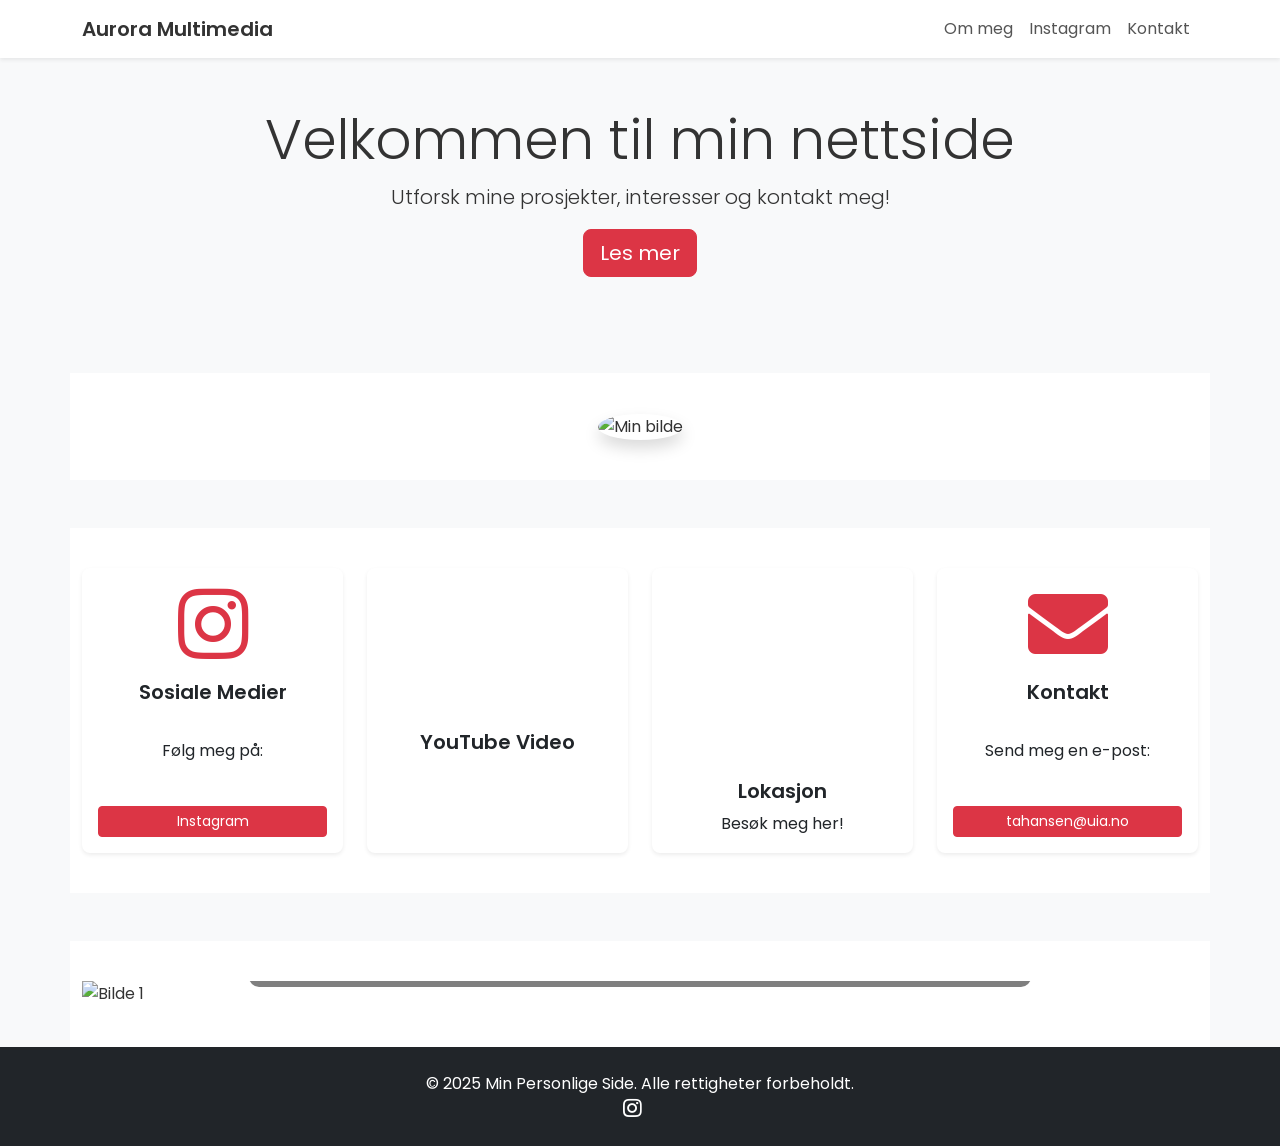
==== Min personlige nettside/index.html @ a0d845e8 "nettside webpublisering start" ====
<!DOCTYPE html>
<html lang="no">

<head>
    <meta charset="UTF-8">
    <meta name="viewport" content="width=device-width, initial-scale=1.0">
    <title>Min Personlige Side</title>
    <!-- Bootstrap 5 CSS -->
    <link href="https://cdn.jsdelivr.net/npm/bootstrap@5.1.0/dist/css/bootstrap.min.css" rel="stylesheet">
    <!-- Google Fonts -->
    <link href="https://fonts.googleapis.com/css2?family=Poppins:wght@400;600&display=swap" rel="stylesheet">
    <!-- Font Awesome -->
    <link href="https://cdnjs.cloudflare.com/ajax/libs/font-awesome/5.15.4/css/all.min.css" rel="stylesheet">
    <!-- Egen CSS -->
    <link rel="stylesheet" href="styles.css">
</head>

<body>
    <!-- Toppmeny -->
    <nav class="navbar navbar-expand-lg navbar-light bg-white shadow-sm">
        <div class="container">
            <a class="navbar-brand" href="#">Aurora Multimedia</a>
            <button class="navbar-toggler" type="button" data-bs-toggle="collapse" data-bs-target="#navbarNav"
                aria-controls="navbarNav" aria-expanded="false" aria-label="Toggle navigation">
                <span class="navbar-toggler-icon"></span>
            </button>
            <div class="collapse navbar-collapse" id="navbarNav">
                <ul class="navbar-nav ms-auto">
                    <li class="nav-item">
                        <a class="nav-link" href="about.html">Om meg</a>
                    </li>
                    <li class="nav-item">
                        <a class="nav-link" href="https://www.instagram.com/theaehansen" target="_blank">Instagram</a>
                    </li>
                    <li class="nav-item">
                        <a class="nav-link" href="mailto:tahansen@uia.no">Kontakt</a>
                    </li>
                </ul>
            </div>
        </div>
    </nav>

    <section class="hero bg-light text-center py-5">
        <h1 class="display-4">Velkommen til min nettside</h1>
        <p class="lead">Utforsk mine prosjekter, interesser og kontakt meg!</p>
        <a href="#info-bokser" class="btn btn-danger btn-lg">Les mer</a>
    </section>
    <!-- Bilde av deg selv -->
    <section class="container text-center mt-5">
        <img src="images/image4.jpg" alt="Min bilde" class="rounded-circle shadow" style="width: 200px; height: 200px;">
    </section>


    <!-- Info-bokser -->
    <section id="info-bokser" class="container mt-5">
        <div class="row g-4">
            <!-- Sosiale medier -->
            <div class="col-lg-3 col-md-6 col-sm-12">
                <div class="card shadow-sm border-0 rounded-3 text-center">
                    <i class="fab fa-instagram fa-5x text-danger mt-3"></i>
                    <div class="card-body">
                        <h5 class="card-title">Sosiale Medier</h5>
                        <p class="card-text">Følg meg på:</p>
                        <a href="https://www.instagram.com/theaehansen" class="btn btn-danger btn-sm" target="_blank">Instagram</a>
                    </div>
                </div>
            </div>
            <!-- YouTube-video -->
            <div class="col-lg-3 col-md-6 col-sm-12">
                <div class="card shadow-sm border-0 rounded-3">
                    <div class="ratio ratio-16x9">
                        <iframe src="https://www.youtube.com/embed/txw4s9PinrM" title="YouTube video" allowfullscreen></iframe>
                    </div>
                    <div class="card-body text-center">
                        <h5 class="card-title">YouTube Video</h5>
                    </div>
                </div>
            </div>
            <!-- Lokasjon -->
            <div class="col-lg-3 col-md-6 col-sm-12">
                <div class="card shadow-sm border-0 rounded-3 text-center">
                    <div class="ratio ratio-4x3">
                        <iframe src="https://www.google.com/maps/embed?pb=!1m18!1m12!1m3!1d2252.6910629927224!2d8.574570477216918!3d58.334166674147745!2m3!1f0!2f0!3f0!3m2!1i1024!2i768!4f13.1!3m3!1m2!1s0x4647ee428a0fc789%3A0x9b4aa7f9665e790e!2sUniversitetet%20i%20Agder%20Campus%20Grimstad!5e1!3m2!1sno!2sno!4v1742517184253!5m2!1sno!2sno" 
                            style="border:0;" allowfullscreen="" loading="lazy"></iframe>
                    </div>
                    <div class="card-body">
                        <h5 class="card-title">Lokasjon</h5>
                        <p class="card-text">Besøk meg her!</p>
                    </div>
                </div>
            </div>
            <!-- Ekstra boks (E-post) -->
            <div class="col-lg-3 col-md-6 col-sm-12">
                <div class="card shadow-sm border-0 rounded-3 text-center">
                    <i class="fas fa-envelope fa-5x text-danger mt-3"></i>
                    <div class="card-body">
                        <h5 class="card-title">Kontakt</h5>
                        <p class="card-text">Send meg en e-post:</p>
                        <a href="mailto:tahansen@uia.no" class="btn btn-danger btn-sm">tahansen@uia.no</a>
                    </div>
                </div>
            </div>
        </div>
    </section>

    <!-- Bildegalleri (Bootstrap Carousel) -->
    <section class="container mt-5">
        <div id="carouselExampleControls" class="carousel slide" data-bs-ride="carousel">
            <div class="carousel-inner">
                <div class="carousel-item active">
                    <img src="images/image1.jpg" class="d-block w-100" alt="Bilde 1">
                    <div class="carousel-caption">
                        <h5>Velkommen til min nettside</h5>
                        <p>Utforsk mine prosjekter og interesser.</p>
                    </div>
                </div>
                <div class="carousel-item">
                    <img src="images/image2.jpg" class="d-block w-100" alt="Bilde 2">
                </div>
                <div class="carousel-item">
                    <img src="images/image3.jpg" class="d-block w-100" alt="Bilde 3">
                </div>
            </div>
            <button class="carousel-control-prev" type="button" data-bs-target="#carouselExampleControls" data-bs-slide="prev">
                <span class="carousel-control-prev-icon" aria-hidden="true"></span>
                <span class="visually-hidden">Forrige</span>
            </button>
            <button class="carousel-control-next" type="button" data-bs-target="#carouselExampleControls" data-bs-slide="next">
                <span class="carousel-control-next-icon" aria-hidden="true"></span>
                <span class="visually-hidden">Neste</span>
            </button>
        </div>
    </section>

    <!-- Footer -->
    <footer class="text-center py-4 bg-dark text-white">
        <p>© 2025 Min Personlige Side. Alle rettigheter forbeholdt.</p>
        <div>
            <a href="https://www.instagram.com/theaehansen" class="text-white me-3">
                <i class="fab fa-instagram fa-lg"></i>
            </a>
        </div>
    </footer>

    <!-- Bootstrap 5 JS og Popper.js (for interaktive komponenter) -->
    <script src="https://cdn.jsdelivr.net/npm/@popperjs/core@2.9.3/dist/umd/popper.min.js"></script>
    <script src="https://cdn.jsdelivr.net/npm/bootstrap@5.1.0/dist/js/bootstrap.min.js"></script>
</body>

</html>
---- Min personlige nettside/styles.css ----
/* Global stil */
body {
    font-family: 'Poppins', sans-serif;
    background-color: #f8f9fa;
    color: #333;
    margin: 0;
    line-height: 1.6;
}

/* Bakgrunnsfarge for toppseksjoner */
section {
    background-color: #ffffff;
    padding: 40px 0;
}

/* Bildeinnstilling for runde bilder */
img.rounded-circle {
    box-shadow: 0 10px 20px rgba(0, 0, 0, 0.1);
}

/* Toppmeny */
.navbar {
    position: sticky;
    top: 0;
    z-index: 1020;
}

.navbar-brand {
    font-weight: 600;
    color: #333;
}

.navbar-nav .nav-link {
    color: #555;
}

.navbar-nav .nav-link:hover {
    color: #007bff;
}

.nav-link:hover {
    color: #dc3545; /* Rød hover-effekt */
    text-decoration: underline;
}

/* Info-bokser */
.card {
    border-radius: 10px;
    overflow: hidden;
    box-shadow: 0 10px 30px rgba(0, 0, 0, 0.1);
    transition: transform 0.3s ease, box-shadow 0.3s ease;
    height: 100%; /* Ensartet høyde */
}

.card:hover {
    transform: translateY(-10px); /* Løfter boksen litt */
    box-shadow: 0 8px 15px rgba(0, 0, 0, 0.2); /* Økt skygge */
}

.card-img-top {
    height: 200px;
    object-fit: cover;
}

.card-body {
    display: flex;
    flex-direction: column;
    justify-content: space-between; /* Fordeler innholdet jevnt */
    height: 100%;
}

/* Responsiv design */
@media (max-width: 992px) {
    .card {
        margin-bottom: 20px;
    }
}

/* Footer */
footer {
    background-color: #343a40;
    color: #fff;
}

/* Juster bakgrunnsfarger for spesifikke seksjoner */
footer p {
    margin: 0;
}

h5 {
    font-weight: 600;
    color: #dc3545; /* Rød farge for overskrifter */
}

/* Karuselltekststil */
.carousel-caption {
    color: #fff; /* Hvit tekst */
    background-color: rgba(0, 0, 0, 0.5); /* Halvtransparent svart bakgrunn */
    padding: 10px;
    border-radius: 10px; /* Runde hjørner */
    text-shadow: 1px 1px 5px rgba(0, 0, 0, 0.7); /* Myk skygge for lesbarhet */
}

/* Om meg-seksjon */
#about-me {
    background-color: #ffffff; /* Hvit bakgrunn som i index.html */
    padding: 40px 20px;
    border-radius: 10px;
    box-shadow: 0 10px 20px rgba(0, 0, 0, 0.1); /* Myk skygge */
}

#about-me h2 {
    color: #333; /* Mørk tekstfarge som i index.html */
    font-weight: 600;
}

#about-me p {
    color: #555; /* Mørk grå tekst for lesbarhet */
    line-height: 1.6;
}
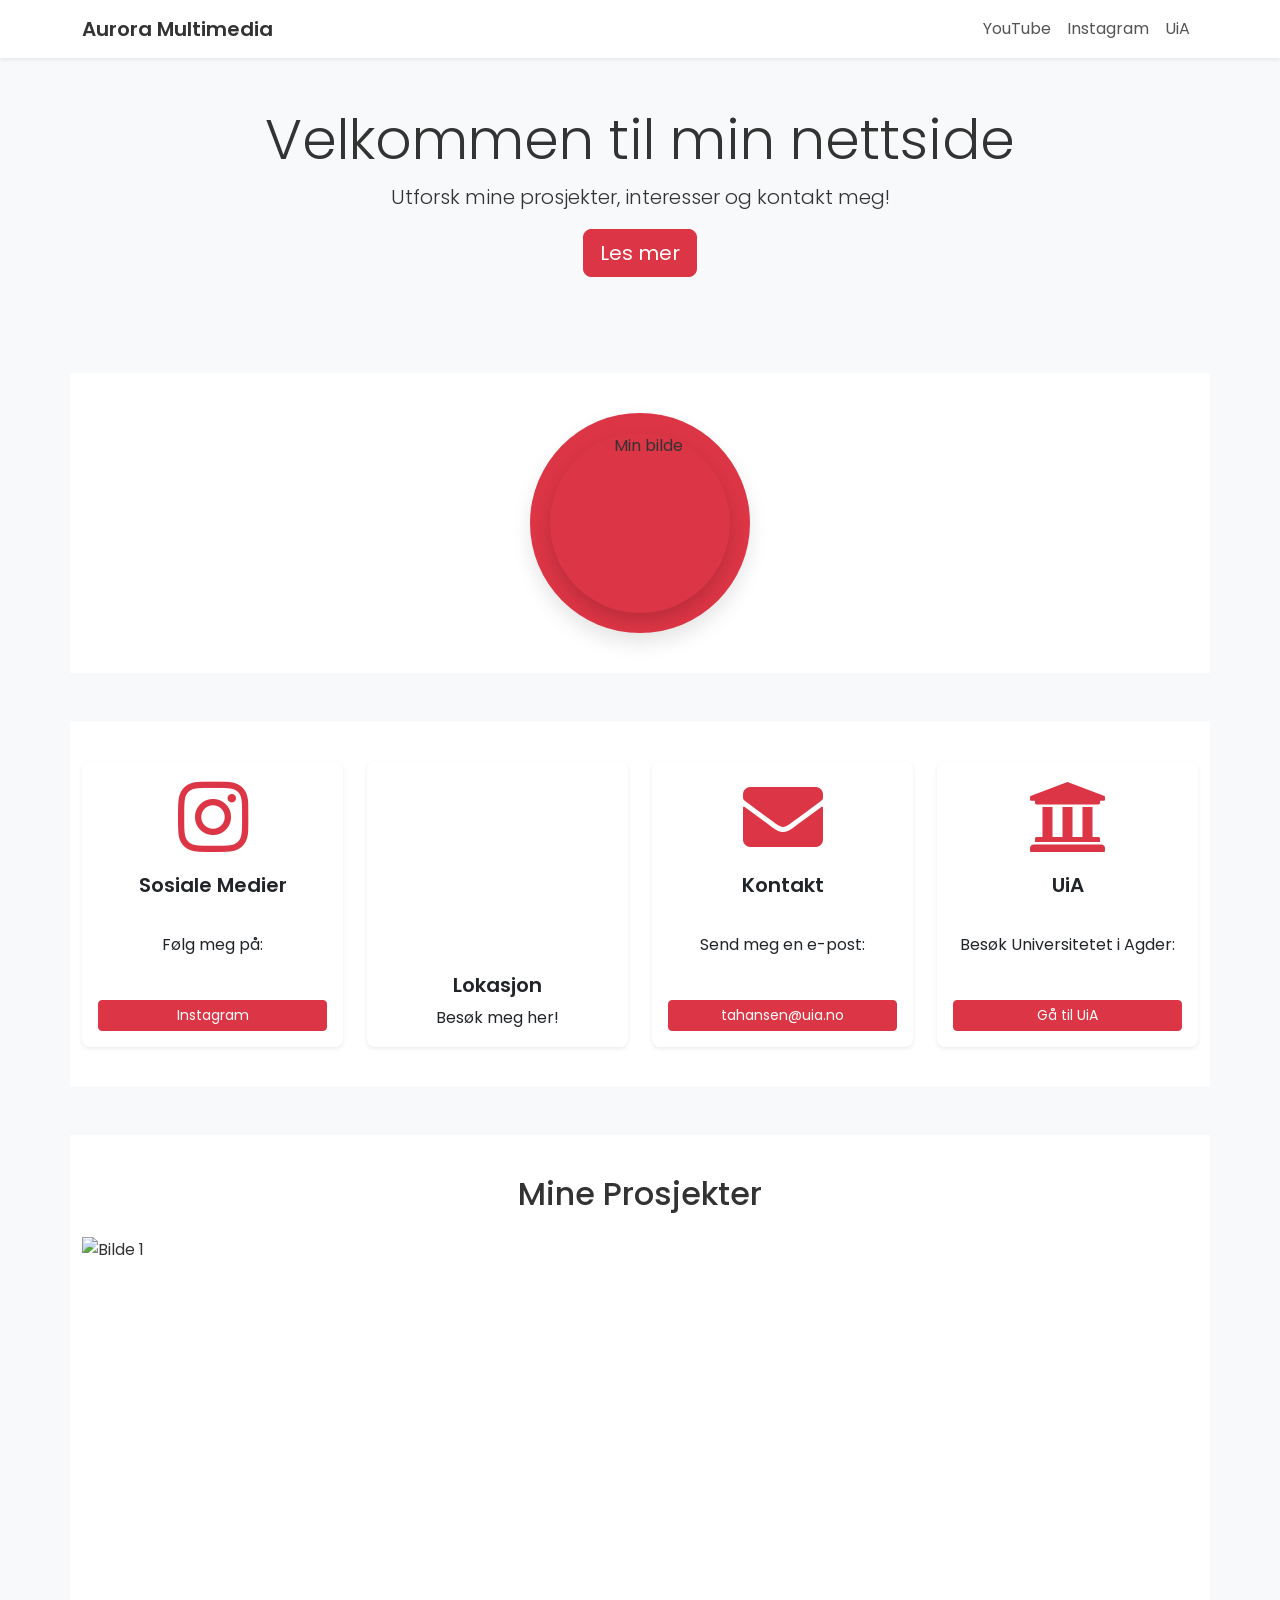
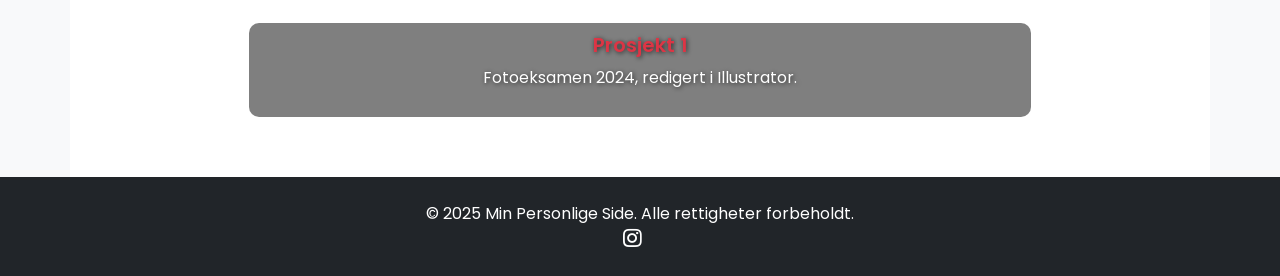
==== commit 534a645b: "Mastermind oppdat." ====
--- a/Min personlige nettside/index.html
+++ b/Min personlige nettside/index.html
@@ -17,7 +17,7 @@
 
 <body>
     <!-- Toppmeny -->
-    <nav class="navbar navbar-expand-lg navbar-light bg-white shadow-sm">
+    <nav class="navbar navbar-expand-md navbar-light bg-white shadow-sm">
         <div class="container">
             <a class="navbar-brand" href="#">Aurora Multimedia</a>
             <button class="navbar-toggler" type="button" data-bs-toggle="collapse" data-bs-target="#navbarNav"
@@ -27,13 +27,13 @@
             <div class="collapse navbar-collapse" id="navbarNav">
                 <ul class="navbar-nav ms-auto">
                     <li class="nav-item">
-                        <a class="nav-link" href="about.html">Om meg</a>
+                        <a class="nav-link" href="https://www.youtube.com" target="_blank">YouTube</a>
                     </li>
                     <li class="nav-item">
                         <a class="nav-link" href="https://www.instagram.com/theaehansen" target="_blank">Instagram</a>
                     </li>
                     <li class="nav-item">
-                        <a class="nav-link" href="mailto:tahansen@uia.no">Kontakt</a>
+                        <a class="nav-link" href="https://uia.no" target="_blank">UiA</a>
                     </li>
                 </ul>
             </div>
@@ -43,11 +43,13 @@
     <section class="hero bg-light text-center py-5">
         <h1 class="display-4">Velkommen til min nettside</h1>
         <p class="lead">Utforsk mine prosjekter, interesser og kontakt meg!</p>
-        <a href="#info-bokser" class="btn btn-danger btn-lg">Les mer</a>
+        <a href="about_projects.html" class="btn btn-danger btn-lg">Les mer</a>
     </section>
-    <!-- Bilde av deg selv -->
+    <!-- Bilde av meg selv -->
     <section class="container text-center mt-5">
-        <img src="images/image4.jpg" alt="Min bilde" class="rounded-circle shadow" style="width: 200px; height: 200px;">
+        <div class="profile-container-index mx-auto">
+            <img src="images/image4.jpg" alt="Min bilde" class="rounded-circle shadow">
+        </div>
     </section>
 
 
@@ -55,7 +57,7 @@
     <section id="info-bokser" class="container mt-5">
         <div class="row g-4">
             <!-- Sosiale medier -->
-            <div class="col-lg-3 col-md-6 col-sm-12">
+            <div class="col-lg-3 col-sm-6 col-12">
                 <div class="card shadow-sm border-0 rounded-3 text-center">
                     <i class="fab fa-instagram fa-5x text-danger mt-3"></i>
                     <div class="card-body">
@@ -65,19 +67,8 @@
                     </div>
                 </div>
             </div>
-            <!-- YouTube-video -->
-            <div class="col-lg-3 col-md-6 col-sm-12">
-                <div class="card shadow-sm border-0 rounded-3">
-                    <div class="ratio ratio-16x9">
-                        <iframe src="https://www.youtube.com/embed/txw4s9PinrM" title="YouTube video" allowfullscreen></iframe>
-                    </div>
-                    <div class="card-body text-center">
-                        <h5 class="card-title">YouTube Video</h5>
-                    </div>
-                </div>
-            </div>
             <!-- Lokasjon -->
-            <div class="col-lg-3 col-md-6 col-sm-12">
+            <div class="col-lg-3 col-sm-6 col-12">
                 <div class="card shadow-sm border-0 rounded-3 text-center">
                     <div class="ratio ratio-4x3">
                         <iframe src="https://www.google.com/maps/embed?pb=!1m18!1m12!1m3!1d2252.6910629927224!2d8.574570477216918!3d58.334166674147745!2m3!1f0!2f0!3f0!3m2!1i1024!2i768!4f13.1!3m3!1m2!1s0x4647ee428a0fc789%3A0x9b4aa7f9665e790e!2sUniversitetet%20i%20Agder%20Campus%20Grimstad!5e1!3m2!1sno!2sno!4v1742517184253!5m2!1sno!2sno" 
@@ -89,8 +80,8 @@
                     </div>
                 </div>
             </div>
-            <!-- Ekstra boks (E-post) -->
-            <div class="col-lg-3 col-md-6 col-sm-12">
+            <!-- Kontakt -->
+            <div class="col-lg-3 col-sm-6 col-12">
                 <div class="card shadow-sm border-0 rounded-3 text-center">
                     <i class="fas fa-envelope fa-5x text-danger mt-3"></i>
                     <div class="card-body">
@@ -100,25 +91,66 @@
                     </div>
                 </div>
             </div>
+            <!-- UiA -->
+            <div class="col-lg-3 col-sm-6 col-12">
+                <div class="card shadow-sm border-0 rounded-3 text-center">
+                    <i class="fas fa-university fa-5x text-danger mt-3"></i>
+                    <div class="card-body">
+                        <h5 class="card-title">UiA</h5>
+                        <p class="card-text">Besøk Universitetet i Agder:</p>
+                        <a href="https://uia.no" class="btn btn-danger btn-sm" target="_blank">Gå til UiA</a>
+                    </div>
+                </div>
+            </div>
         </div>
     </section>
 
     <!-- Bildegalleri (Bootstrap Carousel) -->
     <section class="container mt-5">
+        <h2 class="text-center mb-4">Mine Prosjekter</h2>
         <div id="carouselExampleControls" class="carousel slide" data-bs-ride="carousel">
             <div class="carousel-inner">
                 <div class="carousel-item active">
-                    <img src="images/image1.jpg" class="d-block w-100" alt="Bilde 1">
-                    <div class="carousel-caption">
-                        <h5>Velkommen til min nettside</h5>
-                        <p>Utforsk mine prosjekter og interesser.</p>
+                    <img src="images/image1.jpg" class="d-block w-100 img-fluid" alt="Bilde 1">
+                    <div class="carousel-caption d-none d-md-block">
+                        <h5>Prosjekt 1</h5>
+                        <p>Fotoeksamen 2024, redigert i Illustrator.</p>
                     </div>
                 </div>
                 <div class="carousel-item">
-                    <img src="images/image2.jpg" class="d-block w-100" alt="Bilde 2">
+                    <img src="images/image2.jpg" class="d-block w-100 img-fluid" alt="Bilde 2">
+                    <div class="carousel-caption d-none d-md-block">
+                        <h5>Prosjekt 2</h5>
+                        <p>Fotooppgave, redigert i Illustrator.</p>
+                    </div>
                 </div>
                 <div class="carousel-item">
-                    <img src="images/image3.jpg" class="d-block w-100" alt="Bilde 3">
+                    <img src="images/image3.jpg" class="d-block w-100 img-fluid" alt="Bilde 3">
+                    <div class="carousel-caption d-none d-md-block">
+                        <h5>Prosjekt 3</h5>
+                        <p>Fotooppgave, redigert i Illustrator.</p>
+                    </div>
+                </div>
+                <div class="carousel-item">
+                    <img src="images/image5.jpg" class="d-block w-100 img-fluid" alt="Bilde 5">
+                    <div class="carousel-caption d-none d-md-block">
+                        <h5>Prosjekt 4</h5>
+                        <p>Plakat i Bauhaus-stil, brukt Photoshop og Illustrator.</p>
+                    </div>
+                </div>
+                <div class="carousel-item">
+                    <img src="images/image6.jpg" class="d-block w-100 img-fluid" alt="Bilde 6">
+                    <div class="carousel-caption d-none d-md-block">
+                        <h5>Prosjekt 5</h5>
+                        <p>Platecover i Art Nouveau-stil, brukt Photoshop og Illustrator.</p>
+                    </div>
+                </div>
+                <div class="carousel-item">
+                    <img src="images/image7.jpg" class="d-block w-100 img-fluid" alt="Bilde 7">
+                    <div class="carousel-caption d-none d-md-block">
+                        <h5>Prosjekt 6</h5>
+                        <p>Skyline i Illustrator.</p>
+                    </div>
                 </div>
             </div>
             <button class="carousel-control-prev" type="button" data-bs-target="#carouselExampleControls" data-bs-slide="prev">
--- a/Min personlige nettside/styles.css
+++ b/Min personlige nettside/styles.css
@@ -119,3 +119,63 @@
     line-height: 1.6;
 }
 
+/* Profilbilde-seksjon */
+.profile-container {
+    width: 220px; /* Størrelse på bakgrunnssirkelen */
+    height: 220px;
+    background-color: #dc3545; /* Rød bakgrunn */
+    border-radius: 50%; /* Gjør bakgrunnen sirkulær */
+    display: flex;
+    align-items: center;
+    justify-content: center;
+    box-shadow: 0 10px 20px rgba(0, 0, 0, 0.1); /* Myk skygge */
+}
+
+.profile-container img {
+    width: 180px; /* Størrelse på bildet */
+    height: 180px;
+    object-fit: cover;
+}
+
+/* Profilbilde-seksjon for index.html */
+.profile-container-index {
+    width: 220px; /* Størrelse på bakgrunnssirkelen */
+    height: 220px;
+    background-color: #dc3545; /* Rød bakgrunn */
+    border-radius: 50%; /* Gjør bakgrunnen sirkulær */
+    display: flex;
+    align-items: center;
+    justify-content: center;
+    box-shadow: 0 10px 20px rgba(0, 0, 0, 0.1); /* Myk skygge */
+}
+
+.profile-container-index img {
+    width: 180px; /* Størrelse på bildet */
+    height: 180px;
+    object-fit: cover;
+}
+
+/* Juster høyden på karusellbildene for små skjermer */
+@media (max-width: 768px) {
+    .carousel-inner img {
+        height: 300px; /* Sett en fast høyde for mobil */
+        object-fit: cover; /* Sørger for at bildet fyller området uten deformasjon */
+    }
+}
+
+/* Juster høyden på karusellbildene for mellomstore skjermer */
+@media (min-width: 768px) and (max-width: 1200px) {
+    .carousel-inner img {
+        height: 400px; /* Sett en fast høyde for iPad */
+        object-fit: cover;
+    }
+}
+
+/* Juster høyden på karusellbildene for store skjermer */
+@media (min-width: 1200px) {
+    .carousel-inner img {
+        height: 500px; /* Sett en fast høyde for PC */
+        object-fit: cover;
+    }
+}
+
